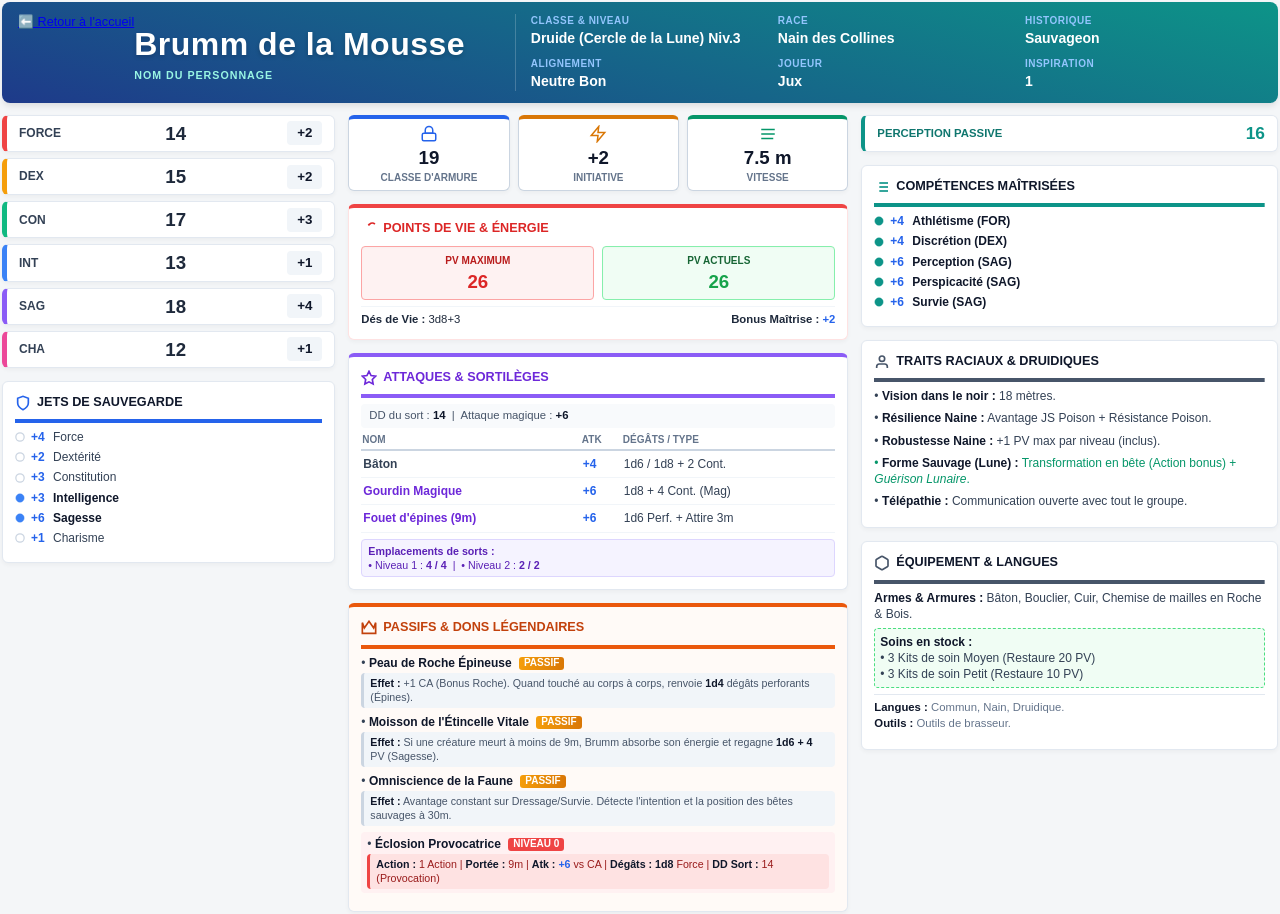
==== personnage.html @ 7a0838e7 "Initialisation du projet JDR avec la page d'accueil et les 3 pages" ====
<!DOCTYPE html>
<html lang="fr">
<head>
    <meta charset="UTF-8">
    <title>Fiche Légendaire - Brumm de la Mousse</title>
    <style>
        @page {
            size: A4;
            margin: 6mm;
        }
        * { box-sizing: border-box; }
        body {
            font-family: 'Segoe UI', Roboto, Helvetica, Arial, sans-serif;
            background-color: #f4f6f8;
            color: #1e293b;
            margin: 0;
            padding: 2px;
            font-size: 9.5pt;
            line-height: 1.35;
            text-rendering: optimizeLegibility;
            -webkit-font-smoothing: antialiased;
        }
        
        /* Header Moderne & Coloré */
        .char-header {
            display: flex;
            background: linear-gradient(15deg, #1e3a8a 0%, #0d9488 100%);
            color: #ffffff;
            border-radius: 8px;
            padding: 12px 16px;
            margin-bottom: 12px;
            box-shadow: 0 4px 6px -1px rgba(0,0,0,0.1);
        }
        .char-name-box {
            flex: 1;
            border-right: 1px solid rgba(255,255,255,0.2);
            padding-right: 15px;
            display: flex;
            flex-direction: column;
            justify-content: center;
        }
        .char-name-box h1 {
            margin: 0;
            font-size: 24pt;
            font-weight: 800;
            letter-spacing: 0.5px;
            text-shadow: 0 2px 4px rgba(0,0,0,0.2);
            outline: none;
        }
        .char-name-box span {
            font-size: 8pt;
            text-transform: uppercase;
            color: #99f6e4;
            font-weight: bold;
            margin-top: 2px;
            letter-spacing: 1px;
        }
        .char-meta-grid {
            flex: 2;
            display: grid;
            grid-template-columns: repeat(3, 1fr);
            gap: 10px;
            padding-left: 15px;
        }
        .meta-cell {
            display: flex;
            flex-direction: column;
            justify-content: center;
        }
        .meta-cell label {
            font-size: 7.5pt;
            text-transform: uppercase;
            color: #93c5fd;
            font-weight: bold;
            letter-spacing: 0.5px;
        }
        .meta-cell div {
            font-size: 10.5pt;
            font-weight: 600;
            color: #ffffff;
            padding-top: 1px;
            outline: none;
        }

        /* Grid Principale */
        .main-container {
            display: grid;
            grid-template-columns: 0.8fr 1.2fr 1fr;
            gap: 13px;
        }
        .column { display: flex; flex-direction: column; gap: 13px; }

        /* Blocs de Caractéristiques Colorés */
        .stats-container {
            display: flex;
            flex-direction: column;
            gap: 6px;
        }
        .stat-box {
            background: #ffffff;
            border-left: 5px solid #2563eb;
            border-right: 1px solid #e2e8f0;
            border-top: 1px solid #e2e8f0;
            border-bottom: 1px solid #e2e8f0;
            border-radius: 6px;
            display: flex;
            align-items: center;
            justify-content: space-between;
            padding: 5px 12px;
            box-shadow: 0 2px 4px rgba(0,0,0,0.04);
        }
        .stat-box.str { border-left-color: #ef4444; }
        .stat-box.dex { border-left-color: #f59e0b; }
        .stat-box.con { border-left-color: #10b981; }
        .stat-box.int { border-left-color: #3b82f6; }
        .stat-box.wis { border-left-color: #8b5cf6; }
        .stat-box.cha { border-left-color: #ec4899; }

        .stat-label {
            font-size: 9pt;
            font-weight: bold;
            color: #334155;
            text-transform: uppercase;
            width: 45px;
        }
        .stat-score {
            font-size: 14pt;
            font-weight: 700;
            color: #1e293b;
            outline: none;
        }
        .stat-mod {
            background: #f1f5f9;
            border-radius: 4px;
            padding: 3px 6px;
            font-size: 10pt;
            font-weight: 700;
            color: #0f172a;
            min-width: 35px;
            text-align: center;
            outline: none;
        }

        /* Pastilles de Combat Supérieures */
        .combat-pills {
            display: grid;
            grid-template-columns: repeat(3, 1fr);
            gap: 8px;
        }
        .pill-box {
            background: #ffffff;
            border: 1px solid #cbd5e1;
            border-top: 4px solid #0f172a;
            border-radius: 6px;
            text-align: center;
            padding: 6px 4px;
            box-shadow: 0 2px 4px rgba(0,0,0,0.04);
            display: flex;
            flex-direction: column;
            align-items: center;
            justify-content: center;
        }
        .pill-box svg {
            margin-bottom: 2px;
        }
        .pill-value {
            font-size: 14pt;
            font-weight: 700;
            color: #0f172a;
            outline: none;
        }
        .pill-label {
            font-size: 7.5pt;
            font-weight: bold;
            text-transform: uppercase;
            color: #64748b;
            margin-top: 1px;
        }

        /* Style Général des Blocs de Contenu */
        .block {
            background: #ffffff;
            border: 1px solid #e2e8f0;
            border-radius: 6px;
            padding: 12px;
            box-shadow: 0 2px 4px rgba(0,0,0,0.04);
        }
        .block-title {
            font-size: 9.5pt;
            color: #0f172a;
            text-transform: uppercase;
            font-weight: 700;
            padding-bottom: 2px;
            margin-top: 0;
            margin-bottom: 6px;
            display: flex;
            align-items: center;
            gap: 6px;
        }

        /* Séparateur SVG Stylisé sous les titres */
        .svg-divider {
            display: block;
            width: 100%;
            height: 4px;
            margin-bottom: 6px;
        }

        /* Bloc Points de Vie */
        .hp-block {
            border: 1px solid #fee2e2;
            border-top: 4px solid #ef4444;
        }
        .hp-grid {
            display: grid;
            grid-template-columns: 1fr 1fr;
            gap: 8px;
            text-align: center;
        }
        .hp-subbox {
            background: #fef2f2;
            border: 1px solid #fca5a5;
            padding: 5px;
            border-radius: 4px;
            box-shadow: inset 0 1px 2px rgba(0,0,0,0.02);
        }
        .hp-value {
            font-size: 14pt;
            font-weight: 700;
            color: #dc2626;
            outline: none;
        }

        /* Listes et lignes d'éléments */
        .row-item {
            display: flex;
            align-items: center;
            margin-bottom: 4px;
            font-size: 9pt;
        }
        .row-check {
            margin-right: 6px;
            display: flex;
            align-items: center;
        }
        .row-val {
            font-weight: 700;
            min-width: 22px;
            color: #2563eb;
            display: inline-block;
            outline: none;
        }
        .row-text { flex: 1; outline: none; color: #334155; }
        .proficient { font-weight: 600; color: #0f172a; }

        /* Table des Attaques */
        .atk-table {
            width: 100%;
            border-collapse: collapse;
            font-size: 9pt;
            margin-top: 2px;
        }
        .atk-table th {
            text-align: left;
            color: #64748b;
            font-size: 7.5pt;
            text-transform: uppercase;
            border-bottom: 2px solid #cbd5e1;
            padding-bottom: 3px;
        }
        .atk-table td {
            padding: 5px 2px;
            border-bottom: 1px solid #f1f5f9;
            color: #334155;
            outline: none;
        }

        /* Paragraphes éditables */
        .editable-p {
            margin: 0 0 6px 0;
            font-size: 9pt;
            color: #334155;
            outline: none;
            line-height: 1.35;
        }
        .editable-p strong { color: #0f172a; }

        /* Sub-info mécanique sous les dons */
        .feat-mechanics {
            display: block;
            font-size: 8pt;
            color: #475569;
            background: #f1f5f9;
            padding: 3px 6px;
            margin-top: 2px;
            border-left: 3px solid #cbd5e1;
            border-radius: 4px;
        }
        .active-feat-mechanics {
            display: block;
            font-size: 8pt;
            color: #991b1b;
            background: #fee2e2;
            padding: 3px 6px;
            margin-top: 2px;
            border-left: 3px solid #ef4444;
            border-radius: 4px;
        }

        /* Badge pour les passifs importants */
        .badge-legendary {
            background: linear-gradient(90deg, #f59e0b 0%, #d97706 100%);
            color: white;
            font-size: 7.5pt;
            padding: 1.5px 5px;
            border-radius: 3px;
            font-weight: bold;
            text-transform: uppercase;
            margin-left: 4px;
            display: inline-block;
            vertical-align: middle;
            line-height: 1;
        }

        /* ==========================================
           CORRECTIONS MAJEURES POUR L'IMPRESSION 
           ========================================== */
        @media print {
            html, body {
                height: 100%;
                overflow: hidden;
            }
            body { 
                padding: 0; 
                background-color: #ffffff;
                font-family: 'Helvetica Neue', Helvetica, Arial, sans-serif !important;
                text-rendering: geometricPrecision !important;
                -webkit-font-smoothing: subpixel-antialiased;
            }
            
            .char-header, .stat-box, .pill-box, .block {
                -webkit-print-color-adjust: exact; 
                print-color-adjust: exact; 
            }
            
            .char-header { 
                background: linear-gradient(15deg, #1e3a8a 0%, #0d9488 100%) !important; 
            }
            
            .badge-legendary {
                background: #d97706 !important;
                -webkit-print-color-adjust: exact;
                print-color-adjust: exact;
                font-size: 7.5pt !important;
                font-weight: bold !important;
                display: inline-block !important;
            }

            .feat-mechanics {
                background: #f1f5f9 !important;
                -webkit-print-color-adjust: exact;
                print-color-adjust: exact;
            }

            .active-feat-mechanics {
                background: #fee2e2 !important;
                -webkit-print-color-adjust: exact;
                print-color-adjust: exact;
            }
            
            *[contenteditable="true"] { border-bottom: none; }
        }
    </style>
</head>
<body>
    <div class="char-header">
        <a href="index.html" class="btn-back">⬅️ Retour à l'accueil</a>
        <div class="char-name-box">
            <h1 contenteditable="true">Brumm de la Mousse</h1>
            <span>Nom du Personnage</span>
        </div>
        <div class="char-meta-grid">
            <div class="meta-cell">
                <label>Classe & Niveau</label>
                <div contenteditable="true">Druide (Cercle de la Lune) Niv.3</div>
            </div>
            <div class="meta-cell">
                <label>Race</label>
                <div contenteditable="true">Nain des Collines</div>
            </div>
            <div class="meta-cell">
                <label>Historique</label>
                <div contenteditable="true">Sauvageon</div>
            </div>
            <div class="meta-cell">
                <label>Alignement</label>
                <div contenteditable="true">Neutre Bon</div>
            </div>
            <div class="meta-cell">
                <label>Joueur</label>
                <div contenteditable="true">Jux</div>
            </div>
            <div class="meta-cell">
                <label>Inspiration</label>
                <div contenteditable="true">1</div>
            </div>
        </div>
    </div>

    <div class="main-container">
        
        <div class="column">
            
            <div class="stats-container">
                <div class="stat-box str">
                    <div class="stat-label">Force</div>
                    <div class="stat-score" contenteditable="true">14</div>
                    <div class="stat-mod" contenteditable="true">+2</div>
                </div>
                <div class="stat-box dex">
                    <div class="stat-label">Dex</div>
                    <div class="stat-score" contenteditable="true">15</div>
                    <div class="stat-mod" contenteditable="true">+2</div>
                </div>
                <div class="stat-box con">
                    <div class="stat-label">Con</div>
                    <div class="stat-score" contenteditable="true">17</div>
                    <div class="stat-mod" contenteditable="true">+3</div>
                </div>
                <div class="stat-box int">
                    <div class="stat-label">Int</div>
                    <div class="stat-score" contenteditable="true">13</div>
                    <div class="stat-mod" contenteditable="true">+1</div>
                </div>
                <div class="stat-box wis">
                    <div class="stat-label">Sag</div>
                    <div class="stat-score" contenteditable="true">18</div>
                    <div class="stat-mod" contenteditable="true">+4</div>
                </div>
                <div class="stat-box cha">
                    <div class="stat-label">Cha</div>
                    <div class="stat-score" contenteditable="true">12</div>
                    <div class="stat-mod" contenteditable="true">+1</div>
                </div>
            </div>

            <div class="block">
                <div class="block-title">
                    <svg width="16" height="16" viewBox="0 0 24 24" fill="none" stroke="#2563eb" stroke-width="2.5"><path d="M12 22s8-4 8-10V5l-8-3-8 3v7c0 6 8 10 8 10z"/></svg>
                    Jets de Sauvegarde
                </div>
                <svg class="svg-divider" viewBox="0 0 100 2" preserveAspectRatio="none"><line x1="0" y1="1" x2="100" y2="1" stroke="#2563eb" stroke-width="2"/></svg>
                
                <div class="row-item"><span class="row-check"><svg width="10" height="10" viewBox="0 0 24 24" fill="none" stroke="#cbd5e1" stroke-width="3"><circle cx="12" cy="12" r="10"/></svg></span><span class="row-val" contenteditable="true">+4</span><span class="row-text">Force</span></div>
                <div class="row-item"><span class="row-check"><svg width="10" height="10" viewBox="0 0 24 24" fill="none" stroke="#cbd5e1" stroke-width="3"><circle cx="12" cy="12" r="10"/></svg></span><span class="row-val" contenteditable="true">+2</span><span class="row-text">Dextérité</span></div>
                <div class="row-item"><span class="row-check"><svg width="10" height="10" viewBox="0 0 24 24" fill="none" stroke="#cbd5e1" stroke-width="3"><circle cx="12" cy="12" r="10"/></svg></span><span class="row-val" contenteditable="true">+3</span><span class="row-text">Constitution</span></div>
                <div class="row-item"><span class="row-check"><svg width="10" height="10" viewBox="0 0 24 24" fill="#3b82f6" stroke="#3b82f6" stroke-width="1"><circle cx="12" cy="12" r="10"/></svg></span><span class="row-val" contenteditable="true">+3</span><span class="row-text proficient">Intelligence</span></div>
                <div class="row-item"><span class="row-check"><svg width="10" height="10" viewBox="0 0 24 24" fill="#3b82f6" stroke="#3b82f6" stroke-width="1"><circle cx="12" cy="12" r="10"/></svg></span><span class="row-val" contenteditable="true">+6</span><span class="row-text proficient">Sagesse</span></div>
                <div class="row-item"><span class="row-check"><svg width="10" height="10" viewBox="0 0 24 24" fill="none" stroke="#cbd5e1" stroke-width="3"><circle cx="12" cy="12" r="10"/></svg></span><span class="row-val" contenteditable="true">+1</span><span class="row-text">Charisme</span></div>
            </div>

        </div>

        <div class="column">
            
            <div class="combat-pills">
                <div class="pill-box" style="border-top-color: #2563eb;">
                    <svg width="18" height="18" viewBox="0 0 24 24" fill="none" stroke="#2563eb" stroke-width="2"><rect x="3" y="11" width="18" height="10" rx="2"/><path d="M12 2a5 5 0 0 0-5 5v4h10V7a5 5 0 0 0-5-5z"/></svg>
                    <div class="pill-value" contenteditable="true">19</div>
                    <div class="pill-label">Classe d'Armure</div>
                </div>
                <div class="pill-box" style="border-top-color: #d97706;">
                    <svg width="18" height="18" viewBox="0 0 24 24" fill="none" stroke="#d97706" stroke-width="2"><polygon points="13 2 3 14 12 14 11 22 21 10 12 10 13 2"/></svg>
                    <div class="pill-value" contenteditable="true">+2</div>
                    <div class="pill-label">Initiative</div>
                </div>
                <div class="pill-box" style="border-top-color: #059669;">
                    <svg width="18" height="18" viewBox="0 0 24 24" fill="none" stroke="#059669" stroke-width="2"><path d="M3 12h18M3 6h18M3 18h16"/></svg>
                    <div class="pill-value" contenteditable="true">7.5 m</div>
                    <div class="pill-label">Vitesse</div>
                </div>
            </div>

            <div class="block hp-block">
                <div class="block-title" style="color: #dc2626;">
                    <svg width="16" height="16" viewBox="0 0 24 24" fill="none" stroke="#dc2626" stroke-width="2.5"><path d="M20.84 4.61a5.5 5.5 0 0 0-7.78 0L12 5.67l-1.06-1.06a5.5 0 0 0-7.78 7.78l1.06 1.06L12 21.23l7.78-7.78 1.06-1.06a5.5 0 0 0 0-7.78z"/></svg>
                    Points de Vie & Énergie
                </div>
                <div class="hp-grid">
                    <div class="hp-subbox">
                        <label style="font-size: 7.5pt; color: #b91c1c; font-weight: bold;">PV MAXIMUM</label>
                        <div class="hp-value" contenteditable="true">26</div>
                    </div>
                    <div class="hp-subbox" style="background-color: #f0fdf4; border-color: #86efac;">
                        <label style="font-size: 7.5pt; color: #166534; font-weight: bold;">PV ACTUELS</label>
                        <div class="hp-value" contenteditable="true" style="color: #16a34a;">26</div>
                    </div>
                </div>
                <div style="margin-top: 6px; display: flex; justify-content: space-between; font-size: 8.5pt; border-top: 1px solid #f1f5f9; padding-top: 5px;">
                    <div><strong>Dés de Vie :</strong> <span contenteditable="true">3d8+3</span></div>
                    <div><strong>Bonus Maîtrise :</strong> <span contenteditable="true" style="color:#2563eb; font-weight:bold;">+2</span></div>
                </div>
            </div>

            <div class="block" style="border-top: 4px solid #8b5cf6;">
                <div class="block-title" style="color: #6d28d9;">
                    <svg width="16" height="16" viewBox="0 0 24 24" fill="none" stroke="#6d28d9" stroke-width="2.5"><path d="M12 2l3.09 6.26L22 9.27l-5 4.87 1.18 6.88L12 17.77l-6.18 3.25L7 14.14 2 9.27l6.91-1.01L12 2z"/></svg>
                    Attaques & Sortilèges
                </div>
                <svg class="svg-divider" viewBox="0 0 100 2" preserveAspectRatio="none"><line x1="0" y1="1" x2="100" y2="1" stroke="#8b5cf6" stroke-width="2"/></svg>
                
                <div style="font-size: 8.5pt; margin-bottom: 4px; color: #475569; background: #f8fafc; padding: 4px 8px; border-radius: 4px;">
                    DD du sort : <strong contenteditable="true" style="color: #0f172a;">14</strong> &nbsp;|&nbsp; Attaque magique : <strong contenteditable="true" style="color: #0f172a;">+6</strong>
                </div>
                <table class="atk-table">
                    <thead>
                        <tr>
                            <th>Nom</th>
                            <th>Atk</th>
                            <th>Dégâts / Type</th>
                        </tr>
                    </thead>
                    <tbody>
                        <tr>
                            <td contenteditable="true"><strong>Bâton</strong></td>
                            <td contenteditable="true" style="color:#2563eb; font-weight:bold;">+4</td>
                            <td contenteditable="true">1d6 / 1d8 + 2 Cont.</td>
                        </tr>
                        <tr>
                            <td contenteditable="true" style="color:#6d28d9;"><strong>Gourdin Magique</strong></td>
                            <td contenteditable="true" style="color:#2563eb; font-weight:bold;">+6</td>
                            <td contenteditable="true">1d8 + 4 Cont. (Mag)</td>
                        </tr>
                        <tr>
                            <td contenteditable="true" style="color:#6d28d9;"><strong>Fouet d'épines (9m)</strong></td>
                            <td contenteditable="true" style="color:#2563eb; font-weight:bold;">+6</td>
                            <td contenteditable="true">1d6 Perf. + Attire 3m</td>
                        </tr>
                    </tbody>
                </table>
                <div style="margin-top: 6px; font-size: 8pt; background: #f5f3ff; border: 1px solid #ddd6fe; padding: 4px 6px; border-radius: 4px; color: #5b21b6;">
                    <strong>Emplacements de sorts :</strong><br>
                    • Niveau 1 : <span contenteditable="true" style="font-weight:bold;">4 / 4</span> &nbsp;|&nbsp; • Niveau 2 : <span contenteditable="true" style="font-weight:bold;">2 / 2</span>
                </div>
            </div>

            <div class="block" style="border-top: 4px solid #ea580c; background-color: #fffaf7;">
                <div class="block-title" style="color: #c2410c;">
                    <svg width="16" height="16" viewBox="0 0 24 24" fill="none" stroke="#c2410c" stroke-width="2.5"><polygon points="2 4 5 12 12 2 19 12 22 4 22 20 2 20 2 4"/></svg>
                    Passifs & Dons Légendaires
                </div>
                <svg class="svg-divider" viewBox="0 0 100 2" preserveAspectRatio="none"><line x1="0" y1="1" x2="100" y2="1" stroke="#ea580c" stroke-width="2"/></svg>
                
                <div class="editable-p" contenteditable="true">
                    • <strong>Peau de Roche Épineuse</strong> <span class="badge-legendary">Passif</span>
                    <span class="feat-mechanics"><strong>Effet :</strong> +1 CA (Bonus Roche). Quand touché au corps à corps, renvoie <strong>1d4</strong> dégâts perforants (Épines).</span>
                </div>
                
                <div class="editable-p" contenteditable="true">
                    • <strong>Moisson de l'Étincelle Vitale</strong> <span class="badge-legendary">Passif</span>
                    <span class="feat-mechanics"><strong>Effet :</strong> Si une créature meurt à moins de 9m, Brumm absorbe son énergie et regagne <strong>1d6 + 4</strong> PV (Sagesse).</span>
                </div>
                
                <div class="editable-p" contenteditable="true">
                    • <strong>Omniscience de la Faune</strong> <span class="badge-legendary">Passif</span>
                    <span class="feat-mechanics"><strong>Effet :</strong> Avantage constant sur Dressage/Survie. Détecte l'intention et la position des bêtes sauvages à 30m.</span>
                </div>
                
                <div class="editable-p" contenteditable="true" style="background: #fff1f2; padding: 4px 6px; border-radius: 4px; margin-top: 4px;">
                    • <strong>Éclosion Provocatrice</strong> <span class="badge-legendary" style="background:#ef4444 !important;">Niveau 0</span>
                    <span class="active-feat-mechanics"><strong>Action :</strong> 1 Action | <strong>Portée :</strong> 9m | <strong>Atk :</strong> <span style="color:#2563eb; font-weight:bold;">+6</span> vs CA | <strong>Dégâts :</strong> <strong>1d8</strong> Force | <strong>DD Sort :</strong> 14 (Provocation)</span>
                </div>
            </div>

        </div>

        <div class="column">
            
            <div class="block" style="padding: 6px 12px; border-left: 4px solid #0d9488;">
                <div style="display: flex; justify-content: space-between; align-items: center;">
                    <span style="font-size: 8.5pt; font-weight: bold; text-transform: uppercase; color: #0f766e;">Perception Passive</span>
                    <span contenteditable="true" style="font-size: 13pt; font-weight: bold; color: #0d9488;">16</span>
                </div>
            </div>

            <div class="block">
                <div class="block-title">
                    <svg width="16" height="16" viewBox="0 0 24 24" fill="none" stroke="#0d9488" stroke-width="2.5"><line x1="8" y1="6" x2="21" y2="6"/><line x1="8" y1="12" x2="21" y2="12"/><line x1="8" y1="18" x2="21" y2="18"/><line x1="3" y1="6" x2="3.01" y2="6"/><line x1="3" y1="12" x2="3.01" y2="12"/><line x1="3" y1="18" x2="3.01" y2="18"/></svg>
                    Compétences Maîtrisées
                </div>
                <svg class="svg-divider" viewBox="0 0 100 2" preserveAspectRatio="none"><line x1="0" y1="1" x2="100" y2="1" stroke="#0d9488" stroke-width="2"/></svg>
                
                <div class="row-item"><span class="row-check"><svg width="10" height="10" viewBox="0 0 24 24" fill="#0d9488" stroke="#0d9488" stroke-width="1"><circle cx="12" cy="12" r="10"/></svg></span><span class="row-val" contenteditable="true">+4</span><span class="row-text proficient">Athlétisme (FOR)</span></div>
                <div class="row-item"><span class="row-check"><svg width="10" height="10" viewBox="0 0 24 24" fill="#0d9488" stroke="#0d9488" stroke-width="1"><circle cx="12" cy="12" r="10"/></svg></span><span class="row-val" contenteditable="true">+4</span><span class="row-text proficient">Discrétion (DEX)</span></div>
                <div class="row-item"><span class="row-check"><svg width="10" height="10" viewBox="0 0 24 24" fill="#0d9488" stroke="#0d9488" stroke-width="1"><circle cx="12" cy="12" r="10"/></svg></span><span class="row-val" contenteditable="true">+6</span><span class="row-text proficient">Perception (SAG)</span></div>
                <div class="row-item"><span class="row-check"><svg width="10" height="10" viewBox="0 0 24 24" fill="#0d9488" stroke="#0d9488" stroke-width="1"><circle cx="12" cy="12" r="10"/></svg></span><span class="row-val" contenteditable="true">+6</span><span class="row-text proficient">Perspicacité (SAG)</span></div>
                <div class="row-item"><span class="row-check"><svg width="10" height="10" viewBox="0 0 24 24" fill="#0d9488" stroke="#0d9488" stroke-width="1"><circle cx="12" cy="12" r="10"/></svg></span><span class="row-val" contenteditable="true">+6</span><span class="row-text proficient">Survie (SAG)</span></div>
            </div>

            <div class="block">
                <div class="block-title">
                    <svg width="16" height="16" viewBox="0 0 24 24" fill="none" stroke="#475569" stroke-width="2.5"><path d="M20 21v-2a4 4 0 0 0-4-4H8a4 4 0 0 0-4 4v2"/><circle cx="12" cy="7" r="4"/></svg>
                    Traits Raciaux & Druidiques
                </div>
                <svg class="svg-divider" viewBox="0 0 100 2" preserveAspectRatio="none"><line x1="0" y1="1" x2="100" y2="1" stroke="#475569" stroke-width="2"/></svg>
                
                <p class="editable-p" contenteditable="true">• <strong>Vision dans le noir :</strong> 18 mètres.</p>
                <p class="editable-p" contenteditable="true">• <strong>Résilience Naine :</strong> Avantage JS Poison + Résistance Poison.</p>
                <p class="editable-p" contenteditable="true">• <strong>Robustesse Naine :</strong> +1 PV max par niveau (inclus).</p>
                <p class="editable-p" contenteditable="true" style="color:#059669;">• <strong>Forme Sauvage (Lune) :</strong> Transformation en bête (Action bonus) + <em>Guérison Lunaire</em>.</p>
                <p class="editable-p" contenteditable="true">• <strong>Télépathie :</strong> Communication ouverte avec tout le groupe.</p>
            </div>

            <div class="block">
                <div class="block-title">
                    <svg width="16" height="16" viewBox="0 0 24 24" fill="none" stroke="#475569" stroke-width="2.5"><path d="M21 16V8a2 2 0 0 0-1-1.73l-7-4a2 2 0 0 0-2 0l-7 4A2 2 0 0 0 3 8v8a2 2 0 0 0 1 1.73l7 4a2 2 0 0 0 2 0l7-4A2 2 0 0 0 21 16z"/></svg>
                    Équipement & Langues
                </div>
                <svg class="svg-divider" viewBox="0 0 100 2" preserveAspectRatio="none"><line x1="0" y1="1" x2="100" y2="1" stroke="#475569" stroke-width="2"/></svg>
                
                <p class="editable-p" contenteditable="true"><strong>Armes & Armures :</strong> Bâton, Bouclier, Cuir, Chemise de mailles en Roche & Bois.</p>
                <p class="editable-p" contenteditable="true" style="background-color: #f0fdf4; padding: 5px; border-radius: 4px; border: 1px dashed #4ade80;">
                    <strong>Soins en stock :</strong><br>
                    • 3 Kits de soin Moyen (Restaure 20 PV)<br>
                    • 3 Kits de soin Petit (Restaure 10 PV)
                </p>
                <p class="editable-p" contenteditable="true" style="border-top: 1px solid #e2e8f0; padding-top: 5px; font-size: 8.5pt; color: #64748b;">
                    <strong>Langues :</strong> Commun, Nain, Druidique.<br>
                    <strong>Outils :</strong> Outils de brasseur.
                </p>
            </div>

        </div>

    </div>

</body>
</html>
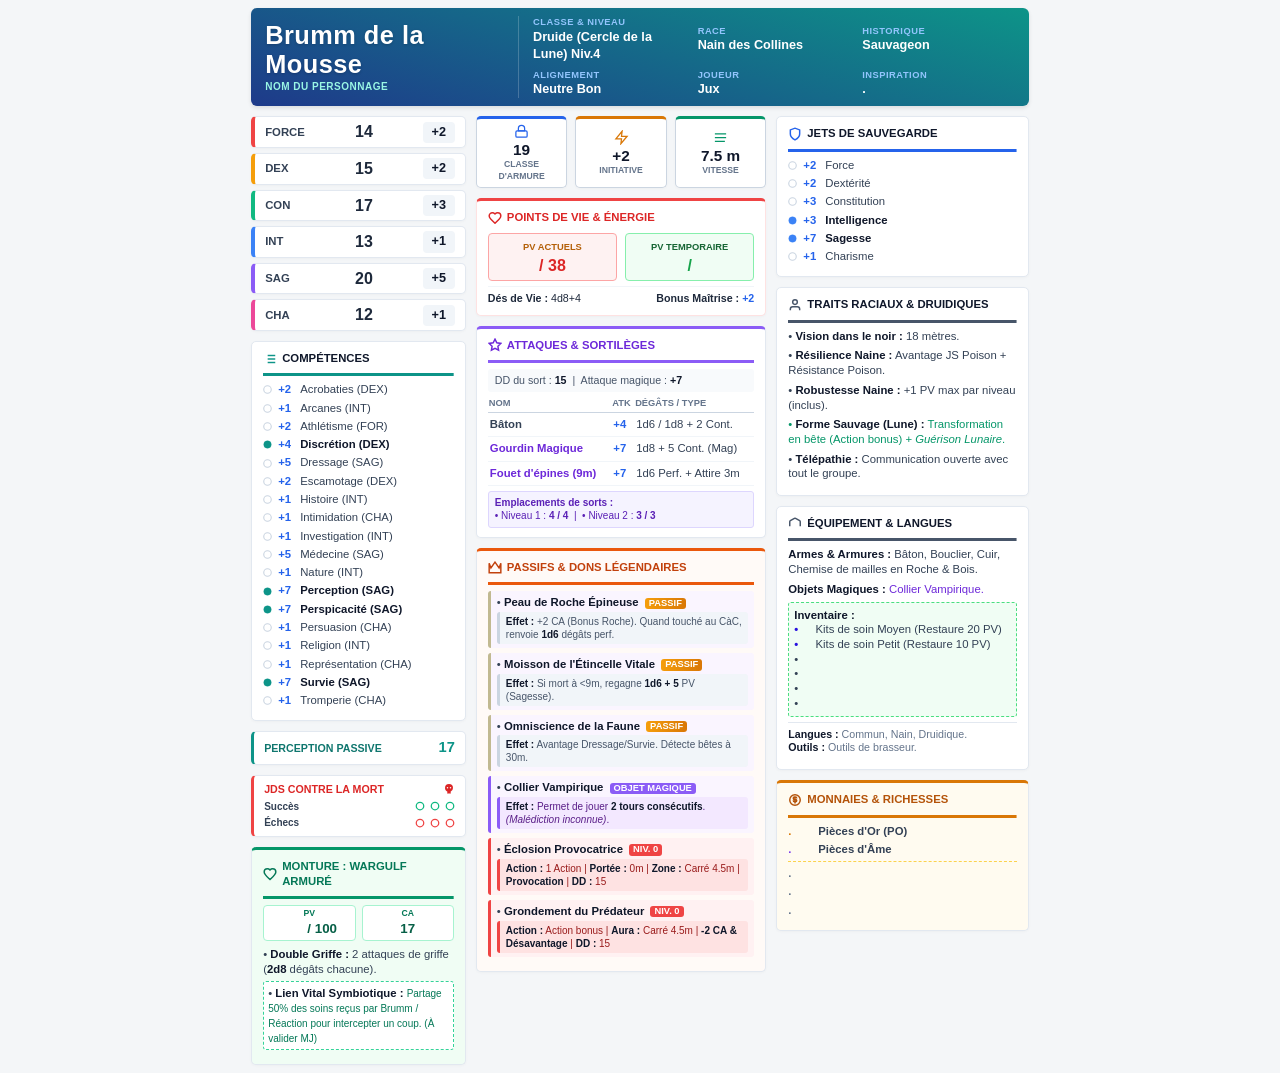
==== commit ae867400: "modification de la page personage" ====
--- a/personnage.html
+++ b/personnage.html
@@ -13,54 +13,55 @@
             font-family: 'Segoe UI', Roboto, Helvetica, Arial, sans-serif;
             background-color: #f4f6f8;
             color: #1e293b;
-            margin: 0;
-            padding: 2px;
+            margin: 0 auto;
+            max-width: 210mm;
+            padding: 8px;
             font-size: 9.5pt;
             line-height: 1.35;
             text-rendering: optimizeLegibility;
             -webkit-font-smoothing: antialiased;
         }
         
-        /* Header Moderne & Coloré */
+        /* Header Equilibré */
         .char-header {
             display: flex;
             background: linear-gradient(15deg, #1e3a8a 0%, #0d9488 100%);
             color: #ffffff;
-            border-radius: 8px;
-            padding: 12px 16px;
-            margin-bottom: 12px;
-            box-shadow: 0 4px 6px -1px rgba(0,0,0,0.1);
+            border-radius: 6px;
+            padding: 8px 14px;
+            margin-bottom: 10px;
+            box-shadow: 0 2px 4px rgba(0,0,0,0.1);
         }
         .char-name-box {
             flex: 1;
             border-right: 1px solid rgba(255,255,255,0.2);
-            padding-right: 15px;
+            padding-right: 12px;
             display: flex;
             flex-direction: column;
             justify-content: center;
         }
         .char-name-box h1 {
             margin: 0;
-            font-size: 24pt;
+            font-size: 19pt;
             font-weight: 800;
             letter-spacing: 0.5px;
-            text-shadow: 0 2px 4px rgba(0,0,0,0.2);
-            outline: none;
+            text-shadow: 0 1px 3px rgba(0,0,0,0.2);
+            outline: none;
+            line-height: 1.15;
         }
         .char-name-box span {
-            font-size: 8pt;
+            font-size: 7.5pt;
             text-transform: uppercase;
             color: #99f6e4;
             font-weight: bold;
-            margin-top: 2px;
-            letter-spacing: 1px;
+            letter-spacing: 0.5px;
         }
         .char-meta-grid {
             flex: 2;
             display: grid;
             grid-template-columns: repeat(3, 1fr);
-            gap: 10px;
-            padding-left: 15px;
+            gap: 6px 12px;
+            padding-left: 14px;
         }
         .meta-cell {
             display: flex;
@@ -68,46 +69,45 @@
             justify-content: center;
         }
         .meta-cell label {
-            font-size: 7.5pt;
+            font-size: 7pt;
             text-transform: uppercase;
             color: #93c5fd;
             font-weight: bold;
             letter-spacing: 0.5px;
         }
         .meta-cell div {
-            font-size: 10.5pt;
+            font-size: 9.5pt;
             font-weight: 600;
             color: #ffffff;
-            padding-top: 1px;
             outline: none;
         }
 
         /* Grid Principale */
         .main-container {
             display: grid;
-            grid-template-columns: 0.8fr 1.2fr 1fr;
-            gap: 13px;
-        }
-        .column { display: flex; flex-direction: column; gap: 13px; }
+            grid-template-columns: 0.85fr 1.15fr 1fr;
+            gap: 10px;
+        }
+        .column { display: flex; flex-direction: column; gap: 10px; }
 
         /* Blocs de Caractéristiques Colorés */
         .stats-container {
             display: flex;
             flex-direction: column;
-            gap: 6px;
+            gap: 5px;
         }
         .stat-box {
             background: #ffffff;
-            border-left: 5px solid #2563eb;
+            border-left: 4px solid #2563eb;
             border-right: 1px solid #e2e8f0;
             border-top: 1px solid #e2e8f0;
             border-bottom: 1px solid #e2e8f0;
-            border-radius: 6px;
+            border-radius: 5px;
             display: flex;
             align-items: center;
             justify-content: space-between;
-            padding: 5px 12px;
-            box-shadow: 0 2px 4px rgba(0,0,0,0.04);
+            padding: 4px 10px;
+            box-shadow: 0 1px 3px rgba(0,0,0,0.03);
         }
         .stat-box.str { border-left-color: #ef4444; }
         .stat-box.dex { border-left-color: #f59e0b; }
@@ -117,14 +117,14 @@
         .stat-box.cha { border-left-color: #ec4899; }
 
         .stat-label {
-            font-size: 9pt;
+            font-size: 8.5pt;
             font-weight: bold;
             color: #334155;
             text-transform: uppercase;
-            width: 45px;
+            width: 40px;
         }
         .stat-score {
-            font-size: 14pt;
+            font-size: 12pt;
             font-weight: 700;
             color: #1e293b;
             outline: none;
@@ -132,16 +132,16 @@
         .stat-mod {
             background: #f1f5f9;
             border-radius: 4px;
-            padding: 3px 6px;
-            font-size: 10pt;
+            padding: 2px 5px;
+            font-size: 9.5pt;
             font-weight: 700;
             color: #0f172a;
-            min-width: 35px;
+            min-width: 32px;
             text-align: center;
             outline: none;
         }
 
-        /* Pastilles de Combat Supérieures */
+        /* Pastilles de Combat Supérieures Équilibrées */
         .combat-pills {
             display: grid;
             grid-template-columns: repeat(3, 1fr);
@@ -150,11 +150,11 @@
         .pill-box {
             background: #ffffff;
             border: 1px solid #cbd5e1;
-            border-top: 4px solid #0f172a;
-            border-radius: 6px;
+            border-top: 3px solid #0f172a;
+            border-radius: 5px;
             text-align: center;
-            padding: 6px 4px;
-            box-shadow: 0 2px 4px rgba(0,0,0,0.04);
+            padding: 5px 4px;
+            box-shadow: 0 1px 3px rgba(0,0,0,0.03);
             display: flex;
             flex-direction: column;
             align-items: center;
@@ -164,52 +164,55 @@
             margin-bottom: 2px;
         }
         .pill-value {
-            font-size: 14pt;
+            font-size: 11.5pt;
             font-weight: 700;
             color: #0f172a;
             outline: none;
+            line-height: 1.15;
         }
         .pill-label {
-            font-size: 7.5pt;
+            font-size: 6.5pt;
             font-weight: bold;
             text-transform: uppercase;
             color: #64748b;
-            margin-top: 1px;
         }
 
         /* Style Général des Blocs de Contenu */
         .block {
             background: #ffffff;
             border: 1px solid #e2e8f0;
-            border-radius: 6px;
-            padding: 12px;
-            box-shadow: 0 2px 4px rgba(0,0,0,0.04);
+            border-radius: 5px;
+            padding: 9px 11px;
+            box-shadow: 0 1px 3px rgba(0,0,0,0.03);
         }
         .block-title {
-            font-size: 9.5pt;
+            font-size: 8.5pt;
             color: #0f172a;
             text-transform: uppercase;
             font-weight: 700;
             padding-bottom: 2px;
             margin-top: 0;
-            margin-bottom: 6px;
+            margin-bottom: 5px;
             display: flex;
             align-items: center;
-            gap: 6px;
-        }
-
-        /* Séparateur SVG Stylisé sous les titres */
+            gap: 5px;
+        }
+        .block-title svg {
+            flex-shrink: 0;
+        }
+
+        /* Séparateur SVG Stylisé */
         .svg-divider {
             display: block;
             width: 100%;
-            height: 4px;
+            height: 3px;
             margin-bottom: 6px;
         }
 
         /* Bloc Points de Vie */
         .hp-block {
             border: 1px solid #fee2e2;
-            border-top: 4px solid #ef4444;
+            border-top: 3px solid #ef4444;
         }
         .hp-grid {
             display: grid;
@@ -220,12 +223,11 @@
         .hp-subbox {
             background: #fef2f2;
             border: 1px solid #fca5a5;
-            padding: 5px;
+            padding: 4px;
             border-radius: 4px;
-            box-shadow: inset 0 1px 2px rgba(0,0,0,0.02);
         }
         .hp-value {
-            font-size: 14pt;
+            font-size: 12pt;
             font-weight: 700;
             color: #dc2626;
             outline: none;
@@ -235,8 +237,8 @@
         .row-item {
             display: flex;
             align-items: center;
-            margin-bottom: 4px;
-            font-size: 9pt;
+            margin-bottom: 3px;
+            font-size: 8.5pt;
         }
         .row-check {
             margin-right: 6px;
@@ -257,19 +259,19 @@
         .atk-table {
             width: 100%;
             border-collapse: collapse;
-            font-size: 9pt;
-            margin-top: 2px;
+            font-size: 8.5pt;
+            margin-top: 4px;
         }
         .atk-table th {
             text-align: left;
             color: #64748b;
-            font-size: 7.5pt;
+            font-size: 7pt;
             text-transform: uppercase;
-            border-bottom: 2px solid #cbd5e1;
+            border-bottom: 1px solid #cbd5e1;
             padding-bottom: 3px;
         }
         .atk-table td {
-            padding: 5px 2px;
+            padding: 4px 2px;
             border-bottom: 1px solid #f1f5f9;
             color: #334155;
             outline: none;
@@ -277,61 +279,60 @@
 
         /* Paragraphes éditables */
         .editable-p {
-            margin: 0 0 6px 0;
-            font-size: 9pt;
+            margin: 0 0 5px 0;
+            font-size: 8.5pt;
             color: #334155;
             outline: none;
-            line-height: 1.35;
+            line-height: 1.3;
         }
         .editable-p strong { color: #0f172a; }
 
-        /* Sub-info mécanique sous les dons */
+        /* Sub-info mécanique */
         .feat-mechanics {
             display: block;
-            font-size: 8pt;
+            font-size: 7.5pt;
             color: #475569;
             background: #f1f5f9;
             padding: 3px 6px;
             margin-top: 2px;
             border-left: 3px solid #cbd5e1;
-            border-radius: 4px;
+            border-radius: 3px;
         }
         .active-feat-mechanics {
             display: block;
-            font-size: 8pt;
+            font-size: 7.5pt;
             color: #991b1b;
             background: #fee2e2;
             padding: 3px 6px;
             margin-top: 2px;
             border-left: 3px solid #ef4444;
-            border-radius: 4px;
-        }
-
-        /* Badge pour les passifs importants */
+            border-radius: 3px;
+        }
+
+        /* Badge pour passifs */
         .badge-legendary {
             background: linear-gradient(90deg, #f59e0b 0%, #d97706 100%);
             color: white;
-            font-size: 7.5pt;
-            padding: 1.5px 5px;
+            font-size: 7pt;
+            padding: 1px 4px;
             border-radius: 3px;
             font-weight: bold;
             text-transform: uppercase;
-            margin-left: 4px;
+            margin-left: 3px;
             display: inline-block;
             vertical-align: middle;
             line-height: 1;
         }
 
-        /* ==========================================
-           CORRECTIONS MAJEURES POUR L'IMPRESSION 
-           ========================================== */
         @media print {
             html, body {
                 height: 100%;
                 overflow: hidden;
             }
             body { 
-                padding: 0; 
+                max-width: 100% !important;
+                margin: 0 !important;
+                padding: 0 !important; 
                 background-color: #ffffff;
                 font-family: 'Helvetica Neue', Helvetica, Arial, sans-serif !important;
                 text-rendering: geometricPrecision !important;
@@ -351,7 +352,7 @@
                 background: #d97706 !important;
                 -webkit-print-color-adjust: exact;
                 print-color-adjust: exact;
-                font-size: 7.5pt !important;
+                font-size: 7pt !important;
                 font-weight: bold !important;
                 display: inline-block !important;
             }
@@ -374,7 +375,6 @@
 </head>
 <body>
     <div class="char-header">
-        <a href="index.html" class="btn-back">⬅️ Retour à l'accueil</a>
         <div class="char-name-box">
             <h1 contenteditable="true">Brumm de la Mousse</h1>
             <span>Nom du Personnage</span>
@@ -382,7 +382,7 @@
         <div class="char-meta-grid">
             <div class="meta-cell">
                 <label>Classe & Niveau</label>
-                <div contenteditable="true">Druide (Cercle de la Lune) Niv.3</div>
+                <div contenteditable="true">Druide (Cercle de la Lune) Niv.4</div>
             </div>
             <div class="meta-cell">
                 <label>Race</label>
@@ -402,13 +402,14 @@
             </div>
             <div class="meta-cell">
                 <label>Inspiration</label>
-                <div contenteditable="true">1</div>
+                <div contenteditable="true">.</div>
             </div>
         </div>
     </div>
 
     <div class="main-container">
         
+        <!-- Colonne 1 -->
         <div class="column">
             
             <div class="stats-container">
@@ -434,8 +435,8 @@
                 </div>
                 <div class="stat-box wis">
                     <div class="stat-label">Sag</div>
-                    <div class="stat-score" contenteditable="true">18</div>
-                    <div class="stat-mod" contenteditable="true">+4</div>
+                    <div class="stat-score" contenteditable="true">20</div>
+                    <div class="stat-mod" contenteditable="true">+5</div>
                 </div>
                 <div class="stat-box cha">
                     <div class="stat-label">Cha</div>
@@ -444,38 +445,114 @@
                 </div>
             </div>
 
+            <!-- Compétences Maîtrisées -->
             <div class="block">
                 <div class="block-title">
-                    <svg width="16" height="16" viewBox="0 0 24 24" fill="none" stroke="#2563eb" stroke-width="2.5"><path d="M12 22s8-4 8-10V5l-8-3-8 3v7c0 6 8 10 8 10z"/></svg>
-                    Jets de Sauvegarde
-                </div>
-                <svg class="svg-divider" viewBox="0 0 100 2" preserveAspectRatio="none"><line x1="0" y1="1" x2="100" y2="1" stroke="#2563eb" stroke-width="2"/></svg>
-                
-                <div class="row-item"><span class="row-check"><svg width="10" height="10" viewBox="0 0 24 24" fill="none" stroke="#cbd5e1" stroke-width="3"><circle cx="12" cy="12" r="10"/></svg></span><span class="row-val" contenteditable="true">+4</span><span class="row-text">Force</span></div>
-                <div class="row-item"><span class="row-check"><svg width="10" height="10" viewBox="0 0 24 24" fill="none" stroke="#cbd5e1" stroke-width="3"><circle cx="12" cy="12" r="10"/></svg></span><span class="row-val" contenteditable="true">+2</span><span class="row-text">Dextérité</span></div>
-                <div class="row-item"><span class="row-check"><svg width="10" height="10" viewBox="0 0 24 24" fill="none" stroke="#cbd5e1" stroke-width="3"><circle cx="12" cy="12" r="10"/></svg></span><span class="row-val" contenteditable="true">+3</span><span class="row-text">Constitution</span></div>
-                <div class="row-item"><span class="row-check"><svg width="10" height="10" viewBox="0 0 24 24" fill="#3b82f6" stroke="#3b82f6" stroke-width="1"><circle cx="12" cy="12" r="10"/></svg></span><span class="row-val" contenteditable="true">+3</span><span class="row-text proficient">Intelligence</span></div>
-                <div class="row-item"><span class="row-check"><svg width="10" height="10" viewBox="0 0 24 24" fill="#3b82f6" stroke="#3b82f6" stroke-width="1"><circle cx="12" cy="12" r="10"/></svg></span><span class="row-val" contenteditable="true">+6</span><span class="row-text proficient">Sagesse</span></div>
-                <div class="row-item"><span class="row-check"><svg width="10" height="10" viewBox="0 0 24 24" fill="none" stroke="#cbd5e1" stroke-width="3"><circle cx="12" cy="12" r="10"/></svg></span><span class="row-val" contenteditable="true">+1</span><span class="row-text">Charisme</span></div>
+                    <svg width="14" height="14" viewBox="0 0 24 24" fill="none" stroke="#0d9488" stroke-width="2.5"><line x1="8" y1="6" x2="21" y2="6"/><line x1="8" y1="12" x2="21" y2="12"/><line x1="8" y1="18" x2="21" y2="18"/><line x1="3" y1="6" x2="3.01" y2="6"/><line x1="3" y1="12" x2="3.01" y2="12"/><line x1="3" y1="18" x2="3.01" y2="18"/></svg>
+                    Compétences
+                </div>
+                <svg class="svg-divider" viewBox="0 0 100 2" preserveAspectRatio="none"><line x1="0" y1="1" x2="100" y2="1" stroke="#0d9488" stroke-width="2"/></svg>
+                
+                <div class="row-item"><span class="row-check"><svg width="9" height="9" viewBox="0 0 24 24" fill="none" stroke="#cbd5e1" stroke-width="3"><circle cx="12" cy="12" r="10"/></svg></span><span class="row-val" contenteditable="true">+2</span><span class="row-text">Acrobaties (DEX)</span></div>
+                <div class="row-item"><span class="row-check"><svg width="9" height="9" viewBox="0 0 24 24" fill="none" stroke="#cbd5e1" stroke-width="3"><circle cx="12" cy="12" r="10"/></svg></span><span class="row-val" contenteditable="true">+1</span><span class="row-text">Arcanes (INT)</span></div>
+                <div class="row-item"><span class="row-check"><svg width="9" height="9" viewBox="0 0 24 24" fill="none" stroke="#cbd5e1" stroke-width="3"><circle cx="12" cy="12" r="10"/></svg></span><span class="row-val" contenteditable="true">+2</span><span class="row-text">Athlétisme (FOR)</span></div>
+                <div class="row-item"><span class="row-check"><svg width="9" height="9" viewBox="0 0 24 24" fill="#0d9488" stroke="#0d9488" stroke-width="1"><circle cx="12" cy="12" r="10"/></svg></span><span class="row-val" contenteditable="true">+4</span><span class="row-text proficient">Discrétion (DEX)</span></div>
+                <div class="row-item"><span class="row-check"><svg width="9" height="9" viewBox="0 0 24 24" fill="none" stroke="#cbd5e1" stroke-width="3"><circle cx="12" cy="12" r="10"/></svg></span><span class="row-val" contenteditable="true">+5</span><span class="row-text">Dressage (SAG)</span></div>
+                <div class="row-item"><span class="row-check"><svg width="9" height="9" viewBox="0 0 24 24" fill="none" stroke="#cbd5e1" stroke-width="3"><circle cx="12" cy="12" r="10"/></svg></span><span class="row-val" contenteditable="true">+2</span><span class="row-text">Escamotage (DEX)</span></div>
+                <div class="row-item"><span class="row-check"><svg width="9" height="9" viewBox="0 0 24 24" fill="none" stroke="#cbd5e1" stroke-width="3"><circle cx="12" cy="12" r="10"/></svg></span><span class="row-val" contenteditable="true">+1</span><span class="row-text">Histoire (INT)</span></div>
+                <div class="row-item"><span class="row-check"><svg width="9" height="9" viewBox="0 0 24 24" fill="none" stroke="#cbd5e1" stroke-width="3"><circle cx="12" cy="12" r="10"/></svg></span><span class="row-val" contenteditable="true">+1</span><span class="row-text">Intimidation (CHA)</span></div>
+                <div class="row-item"><span class="row-check"><svg width="9" height="9" viewBox="0 0 24 24" fill="none" stroke="#cbd5e1" stroke-width="3"><circle cx="12" cy="12" r="10"/></svg></span><span class="row-val" contenteditable="true">+1</span><span class="row-text">Investigation (INT)</span></div>
+                <div class="row-item"><span class="row-check"><svg width="9" height="9" viewBox="0 0 24 24" fill="none" stroke="#cbd5e1" stroke-width="3"><circle cx="12" cy="12" r="10"/></svg></span><span class="row-val" contenteditable="true">+5</span><span class="row-text">Médecine (SAG)</span></div>
+                <div class="row-item"><span class="row-check"><svg width="9" height="9" viewBox="0 0 24 24" fill="none" stroke="#cbd5e1" stroke-width="3"><circle cx="12" cy="12" r="10"/></svg></span><span class="row-val" contenteditable="true">+1</span><span class="row-text">Nature (INT)</span></div>
+                <div class="row-item"><span class="row-check"><svg width="9" height="9" viewBox="0 0 24 24" fill="#0d9488" stroke="#0d9488" stroke-width="1"><circle cx="12" cy="12" r="10"/></svg></span><span class="row-val" contenteditable="true">+7</span><span class="row-text proficient">Perception (SAG)</span></div>
+                <div class="row-item"><span class="row-check"><svg width="9" height="9" viewBox="0 0 24 24" fill="#0d9488" stroke="#0d9488" stroke-width="1"><circle cx="12" cy="12" r="10"/></svg></span><span class="row-val" contenteditable="true">+7</span><span class="row-text proficient">Perspicacité (SAG)</span></div>
+                <div class="row-item"><span class="row-check"><svg width="9" height="9" viewBox="0 0 24 24" fill="none" stroke="#cbd5e1" stroke-width="3"><circle cx="12" cy="12" r="10"/></svg></span><span class="row-val" contenteditable="true">+1</span><span class="row-text">Persuasion (CHA)</span></div>
+                <div class="row-item"><span class="row-check"><svg width="9" height="9" viewBox="0 0 24 24" fill="none" stroke="#cbd5e1" stroke-width="3"><circle cx="12" cy="12" r="10"/></svg></span><span class="row-val" contenteditable="true">+1</span><span class="row-text">Religion (INT)</span></div>
+                <div class="row-item"><span class="row-check"><svg width="9" height="9" viewBox="0 0 24 24" fill="none" stroke="#cbd5e1" stroke-width="3"><circle cx="12" cy="12" r="10"/></svg></span><span class="row-val" contenteditable="true">+1</span><span class="row-text">Représentation (CHA)</span></div>
+                <div class="row-item"><span class="row-check"><svg width="9" height="9" viewBox="0 0 24 24" fill="#0d9488" stroke="#0d9488" stroke-width="1"><circle cx="12" cy="12" r="10"/></svg></span><span class="row-val" contenteditable="true">+7</span><span class="row-text proficient">Survie (SAG)</span></div>
+                <div class="row-item"><span class="row-check"><svg width="9" height="9" viewBox="0 0 24 24" fill="none" stroke="#cbd5e1" stroke-width="3"><circle cx="12" cy="12" r="10"/></svg></span><span class="row-val" contenteditable="true">+1</span><span class="row-text">Tromperie (CHA)</span></div>
+            </div>
+
+            <!-- Perception Passive -->
+            <div class="block" style="padding: 6px 10px; border-left: 3px solid #0d9488;">
+                <div style="display: flex; justify-content: space-between; align-items: center;">
+                    <span style="font-size: 8pt; font-weight: bold; text-transform: uppercase; color: #0f766e;">Perception Passive</span>
+                    <span contenteditable="true" style="font-size: 11pt; font-weight: bold; color: #0d9488;">17</span>
+                </div>
+            </div>
+
+            <!-- Jets de Sauvegarde contre la Mort -->
+            <div class="block" style="padding: 6px 10px; border-left: 3px solid #ef4444;">
+                <div style="font-size: 8pt; font-weight: bold; text-transform: uppercase; color: #dc2626; margin-bottom: 3px; display: flex; justify-content: space-between; align-items: center;">
+                    <span>JdS contre la Mort</span>
+                    <svg width="12" height="12" viewBox="0 0 24 24" fill="#dc2626"><path fill-rule="evenodd" d="M12 2a8 8 0 0 0-8 8c0 3.32 2.02 6.17 4.9 7.37L8.2 21h7.6l-.7-3.63A8.003 8.003 0 0 0 20 10a8 8 0 0 0-8-8zM9 11a1.5 1.5 0 1 0 0-3 1.5 1.5 0 0 0 0 3zm6 0a1.5 1.5 0 1 0 0-3 1.5 1.5 0 0 0 0 3z"/></svg>
+                </div>
+                <div style="display: flex; flex-direction: column; gap: 3px;">
+                    <div style="display: flex; justify-content: space-between; align-items: center;">
+                        <span style="font-size: 7.5pt; font-weight: 600; color: #334155;">Succès</span>
+                        <div style="display: flex; gap: 5px;">
+                            <svg width="10" height="10" viewBox="0 0 24 24" fill="none" stroke="#10b981" stroke-width="3"><circle cx="12" cy="12" r="9"/></svg>
+                            <svg width="10" height="10" viewBox="0 0 24 24" fill="none" stroke="#10b981" stroke-width="3"><circle cx="12" cy="12" r="9"/></svg>
+                            <svg width="10" height="10" viewBox="0 0 24 24" fill="none" stroke="#10b981" stroke-width="3"><circle cx="12" cy="12" r="9"/></svg>
+                        </div>
+                    </div>
+                    <div style="display: flex; justify-content: space-between; align-items: center;">
+                        <span style="font-size: 7.5pt; font-weight: 600; color: #334155;">Échecs</span>
+                        <div style="display: flex; gap: 5px;">
+                            <svg width="10" height="10" viewBox="0 0 24 24" fill="none" stroke="#ef4444" stroke-width="3"><circle cx="12" cy="12" r="9"/></svg>
+                            <svg width="10" height="10" viewBox="0 0 24 24" fill="none" stroke="#ef4444" stroke-width="3"><circle cx="12" cy="12" r="9"/></svg>
+                            <svg width="10" height="10" viewBox="0 0 24 24" fill="none" stroke="#ef4444" stroke-width="3"><circle cx="12" cy="12" r="9"/></svg>
+                        </div>
+                    </div>
+                </div>
+            </div>
+
+            <!-- Bloc Monture Wargulf -->
+            <div class="block" style="border-top: 3px solid #059669; background-color: #f0fdf4;">
+                <div class="block-title" style="color: #047857;">
+                    <svg width="14" height="14" viewBox="0 0 24 24" fill="none" stroke="#047857" stroke-width="2.5"><path d="M12 21.35l-1.45-1.32C5.4 15.36 2 12.28 2 8.5 2 5.42 4.42 3 7.5 3c1.74 0 3.41.81 4.5 2.09C13.09 3.81 14.76 3 16.5 3 19.58 3 22 5.42 22 8.5c0 3.78-3.4 6.86-8.55 11.54L12 21.35z"/></svg>
+                    Monture : Wargulf Armuré
+                </div>
+                <svg class="svg-divider" viewBox="0 0 100 2" preserveAspectRatio="none"><line x1="0" y1="1" x2="100" y2="1" stroke="#059669" stroke-width="2"/></svg>
+                
+                <div style="display: flex; gap: 6px; margin-bottom: 6px;">
+                    <div style="flex: 1; background: #ffffff; border: 1px solid #a7f3d0; border-radius: 4px; text-align: center; padding: 2px;">
+                        <span style="font-size: 6.5pt; text-transform: uppercase; color: #047857; font-weight: bold; display: block;">PV</span>
+                        <span contenteditable="true" style="font-size: 10pt; font-weight: bold; color: #065f46;"> <span class="row-val" contenteditable="true"; min-width: 15px;"></span> / 100</span>
+                    </div>
+                    <div style="flex: 1; background: #ffffff; border: 1px solid #a7f3d0; border-radius: 4px; text-align: center; padding: 2px;">
+                        <span style="font-size: 6.5pt; text-transform: uppercase; color: #047857; font-weight: bold; display: block;">CA</span>
+                        <span contenteditable="true" style="font-size: 10pt; font-weight: bold; color: #065f46;">17</span>
+                    </div>
+                </div>
+
+                <div class="editable-p" contenteditable="true">
+                    • <strong>Double Griffe :</strong> 2 attaques de griffe (<strong>2d8</strong> dégâts chacune).
+                </div>
+                
+                <div class="editable-p" contenteditable="true" style="background: #ffffff; padding: 4px; border-radius: 3px; border: 1px dashed #34d399; margin-top: 3px;">
+                    • <strong>Lien Vital Symbiotique :</strong> <span style="font-size: 7.5pt; color: #047857;">Partage 50% des soins reçus par Brumm / Réaction pour intercepter un coup. (À valider MJ)</span>
+                </div>
             </div>
 
         </div>
 
+        <!-- Colonne 2 -->
         <div class="column">
             
             <div class="combat-pills">
                 <div class="pill-box" style="border-top-color: #2563eb;">
-                    <svg width="18" height="18" viewBox="0 0 24 24" fill="none" stroke="#2563eb" stroke-width="2"><rect x="3" y="11" width="18" height="10" rx="2"/><path d="M12 2a5 5 0 0 0-5 5v4h10V7a5 5 0 0 0-5-5z"/></svg>
+                    <svg width="15" height="15" viewBox="0 0 24 24" fill="none" stroke="#2563eb" stroke-width="2"><rect x="3" y="11" width="18" height="10" rx="2"/><path d="M12 2a5 5 0 0 0-5 5v4h10V7a5 5 0 0 0-5-5z"/></svg>
                     <div class="pill-value" contenteditable="true">19</div>
                     <div class="pill-label">Classe d'Armure</div>
                 </div>
                 <div class="pill-box" style="border-top-color: #d97706;">
-                    <svg width="18" height="18" viewBox="0 0 24 24" fill="none" stroke="#d97706" stroke-width="2"><polygon points="13 2 3 14 12 14 11 22 21 10 12 10 13 2"/></svg>
+                    <svg width="15" height="15" viewBox="0 0 24 24" fill="none" stroke="#d97706" stroke-width="2"><polygon points="13 2 3 14 12 14 11 22 21 10 12 10 13 2"/></svg>
                     <div class="pill-value" contenteditable="true">+2</div>
                     <div class="pill-label">Initiative</div>
                 </div>
                 <div class="pill-box" style="border-top-color: #059669;">
-                    <svg width="18" height="18" viewBox="0 0 24 24" fill="none" stroke="#059669" stroke-width="2"><path d="M3 12h18M3 6h18M3 18h16"/></svg>
+                    <svg width="15" height="15" viewBox="0 0 24 24" fill="none" stroke="#059669" stroke-width="2"><path d="M3 12h18M3 6h18M3 18h16"/></svg>
                     <div class="pill-value" contenteditable="true">7.5 m</div>
                     <div class="pill-label">Vitesse</div>
                 </div>
@@ -483,34 +560,34 @@
 
             <div class="block hp-block">
                 <div class="block-title" style="color: #dc2626;">
-                    <svg width="16" height="16" viewBox="0 0 24 24" fill="none" stroke="#dc2626" stroke-width="2.5"><path d="M20.84 4.61a5.5 5.5 0 0 0-7.78 0L12 5.67l-1.06-1.06a5.5 0 0 0-7.78 7.78l1.06 1.06L12 21.23l7.78-7.78 1.06-1.06a5.5 0 0 0 0-7.78z"/></svg>
+                    <svg width="14" height="14" viewBox="0 0 24 24" fill="none" stroke="#dc2626" stroke-width="2.5" stroke-linecap="round" stroke-linejoin="round" style="flex-shrink: 0;"><path d="M19 14c1.49-1.46 3-3.21 3-5.5A5.5 5.5 0 0 0 16.5 3c-1.76 0-3 .5-4.5 2-1.5-1.5-2.74-2-4.5-2A5.5 5.5 0 0 0 2 8.5c0 2.3 1.5 4.05 3 5.5l7 7Z"/></svg>
                     Points de Vie & Énergie
                 </div>
                 <div class="hp-grid">
                     <div class="hp-subbox">
-                        <label style="font-size: 7.5pt; color: #b91c1c; font-weight: bold;">PV MAXIMUM</label>
-                        <div class="hp-value" contenteditable="true">26</div>
+                        <label style="font-size: 7pt; color: #b46008; font-weight: bold;">PV ACTUELS</label>
+                        <div class="hp-value" contenteditable="true"> / 38</div>
                     </div>
                     <div class="hp-subbox" style="background-color: #f0fdf4; border-color: #86efac;">
-                        <label style="font-size: 7.5pt; color: #166534; font-weight: bold;">PV ACTUELS</label>
-                        <div class="hp-value" contenteditable="true" style="color: #16a34a;">26</div>
+                        <label style="font-size: 7pt; color: #166534; font-weight: bold;">PV TEMPORAIRE</label>
+                        <div class="hp-value" contenteditable="true" style="color: #16a34a;">/</div>
                     </div>
                 </div>
-                <div style="margin-top: 6px; display: flex; justify-content: space-between; font-size: 8.5pt; border-top: 1px solid #f1f5f9; padding-top: 5px;">
-                    <div><strong>Dés de Vie :</strong> <span contenteditable="true">3d8+3</span></div>
+                <div style="margin-top: 5px; display: flex; justify-content: space-between; font-size: 8pt; border-top: 1px solid #f1f5f9; padding-top: 4px;">
+                    <div><strong>Dés de Vie :</strong> <span contenteditable="true">4d8+4</span></div>
                     <div><strong>Bonus Maîtrise :</strong> <span contenteditable="true" style="color:#2563eb; font-weight:bold;">+2</span></div>
                 </div>
             </div>
 
-            <div class="block" style="border-top: 4px solid #8b5cf6;">
+            <div class="block" style="border-top: 3px solid #8b5cf6;">
                 <div class="block-title" style="color: #6d28d9;">
-                    <svg width="16" height="16" viewBox="0 0 24 24" fill="none" stroke="#6d28d9" stroke-width="2.5"><path d="M12 2l3.09 6.26L22 9.27l-5 4.87 1.18 6.88L12 17.77l-6.18 3.25L7 14.14 2 9.27l6.91-1.01L12 2z"/></svg>
+                    <svg width="14" height="14" viewBox="0 0 24 24" fill="none" stroke="#6d28d9" stroke-width="2.5"><path d="M12 2l3.09 6.26L22 9.27l-5 4.87 1.18 6.88L12 17.77l-6.18 3.25L7 14.14 2 9.27l6.91-1.01L12 2z"/></svg>
                     Attaques & Sortilèges
                 </div>
                 <svg class="svg-divider" viewBox="0 0 100 2" preserveAspectRatio="none"><line x1="0" y1="1" x2="100" y2="1" stroke="#8b5cf6" stroke-width="2"/></svg>
                 
-                <div style="font-size: 8.5pt; margin-bottom: 4px; color: #475569; background: #f8fafc; padding: 4px 8px; border-radius: 4px;">
-                    DD du sort : <strong contenteditable="true" style="color: #0f172a;">14</strong> &nbsp;|&nbsp; Attaque magique : <strong contenteditable="true" style="color: #0f172a;">+6</strong>
+                <div style="font-size: 8pt; margin-bottom: 4px; color: #475569; background: #f8fafc; padding: 4px 7px; border-radius: 3px;">
+                    DD du sort : <strong contenteditable="true" style="color: #0f172a;">15</strong> &nbsp;|&nbsp; Attaque magique : <strong contenteditable="true" style="color: #0f172a;">+7</strong>
                 </div>
                 <table class="atk-table">
                     <thead>
@@ -528,78 +605,83 @@
                         </tr>
                         <tr>
                             <td contenteditable="true" style="color:#6d28d9;"><strong>Gourdin Magique</strong></td>
-                            <td contenteditable="true" style="color:#2563eb; font-weight:bold;">+6</td>
-                            <td contenteditable="true">1d8 + 4 Cont. (Mag)</td>
+                            <td contenteditable="true" style="color:#2563eb; font-weight:bold;">+7</td>
+                            <td contenteditable="true">1d8 + 5 Cont. (Mag)</td>
                         </tr>
                         <tr>
                             <td contenteditable="true" style="color:#6d28d9;"><strong>Fouet d'épines (9m)</strong></td>
-                            <td contenteditable="true" style="color:#2563eb; font-weight:bold;">+6</td>
+                            <td contenteditable="true" style="color:#2563eb; font-weight:bold;">+7</td>
                             <td contenteditable="true">1d6 Perf. + Attire 3m</td>
                         </tr>
                     </tbody>
                 </table>
-                <div style="margin-top: 6px; font-size: 8pt; background: #f5f3ff; border: 1px solid #ddd6fe; padding: 4px 6px; border-radius: 4px; color: #5b21b6;">
+                <div style="margin-top: 5px; font-size: 7.5pt; background: #f5f3ff; border: 1px solid #ddd6fe; padding: 4px 6px; border-radius: 3px; color: #5b21b6;">
                     <strong>Emplacements de sorts :</strong><br>
-                    • Niveau 1 : <span contenteditable="true" style="font-weight:bold;">4 / 4</span> &nbsp;|&nbsp; • Niveau 2 : <span contenteditable="true" style="font-weight:bold;">2 / 2</span>
-                </div>
-            </div>
-
-            <div class="block" style="border-top: 4px solid #ea580c; background-color: #fffaf7;">
+                    • Niveau 1 : <span contenteditable="true" style="font-weight:bold;">4 / 4</span> &nbsp;|&nbsp; • Niveau 2 : <span contenteditable="true" style="font-weight:bold;">3 / 3</span>
+                </div>
+            </div>
+
+            <div class="block" style="border-top: 3px solid #ea580c; background-color: #fffaf7;">
                 <div class="block-title" style="color: #c2410c;">
-                    <svg width="16" height="16" viewBox="0 0 24 24" fill="none" stroke="#c2410c" stroke-width="2.5"><polygon points="2 4 5 12 12 2 19 12 22 4 22 20 2 20 2 4"/></svg>
+                    <svg width="14" height="14" viewBox="0 0 24 24" fill="none" stroke="#c2410c" stroke-width="2.5"><polygon points="2 4 5 12 12 2 19 12 22 4 22 20 2 20 2 4"/></svg>
                     Passifs & Dons Légendaires
                 </div>
                 <svg class="svg-divider" viewBox="0 0 100 2" preserveAspectRatio="none"><line x1="0" y1="1" x2="100" y2="1" stroke="#ea580c" stroke-width="2"/></svg>
                 
-                <div class="editable-p" contenteditable="true">
+                <div class="editable-p" contenteditable="true" style="background: #faf5ff; padding: 4px 6px; border-radius: 3px; margin-top: 4px; border-left: 3px solid #c1b991;">
                     • <strong>Peau de Roche Épineuse</strong> <span class="badge-legendary">Passif</span>
-                    <span class="feat-mechanics"><strong>Effet :</strong> +1 CA (Bonus Roche). Quand touché au corps à corps, renvoie <strong>1d4</strong> dégâts perforants (Épines).</span>
-                </div>
-                
-                <div class="editable-p" contenteditable="true">
+                    <span class="feat-mechanics"><strong>Effet :</strong> +2 CA (Bonus Roche). Quand touché au CàC, renvoie <strong>1d6</strong> dégâts perf.</span>
+                </div>
+                
+                <div class="editable-p" contenteditable="true" style="background: #faf5ff; padding: 4px 6px; border-radius: 3px; margin-top: 4px; border-left: 3px solid #c1b991;">
                     • <strong>Moisson de l'Étincelle Vitale</strong> <span class="badge-legendary">Passif</span>
-                    <span class="feat-mechanics"><strong>Effet :</strong> Si une créature meurt à moins de 9m, Brumm absorbe son énergie et regagne <strong>1d6 + 4</strong> PV (Sagesse).</span>
-                </div>
-                
-                <div class="editable-p" contenteditable="true">
+                    <span class="feat-mechanics"><strong>Effet :</strong> Si mort à &lt;9m, regagne <strong>1d6 + 5</strong> PV (Sagesse).</span>
+                </div>
+                
+                <div class="editable-p" contenteditable="true" style="background: #faf5ff; padding: 4px 6px; border-radius: 3px; margin-top: 4px; border-left: 3px solid #c1b991;">
                     • <strong>Omniscience de la Faune</strong> <span class="badge-legendary">Passif</span>
-                    <span class="feat-mechanics"><strong>Effet :</strong> Avantage constant sur Dressage/Survie. Détecte l'intention et la position des bêtes sauvages à 30m.</span>
-                </div>
-                
-                <div class="editable-p" contenteditable="true" style="background: #fff1f2; padding: 4px 6px; border-radius: 4px; margin-top: 4px;">
-                    • <strong>Éclosion Provocatrice</strong> <span class="badge-legendary" style="background:#ef4444 !important;">Niveau 0</span>
-                    <span class="active-feat-mechanics"><strong>Action :</strong> 1 Action | <strong>Portée :</strong> 9m | <strong>Atk :</strong> <span style="color:#2563eb; font-weight:bold;">+6</span> vs CA | <strong>Dégâts :</strong> <strong>1d8</strong> Force | <strong>DD Sort :</strong> 14 (Provocation)</span>
+                    <span class="feat-mechanics"><strong>Effet :</strong> Avantage Dressage/Survie. Détecte bêtes à 30m.</span>
+                </div>
+
+                <div class="editable-p" contenteditable="true" style="background: #faf5ff; padding: 4px 6px; border-radius: 3px; margin-top: 4px; border-left: 3px solid #8b5cf6;">
+                    • <strong>Collier Vampirique</strong> <span class="badge-legendary" style="background:#8b5cf6 !important;">Objet Magique</span>
+                    <span class="feat-mechanics" style="background:#f3e8ff; border-left-color:#8b5cf6; color:#581c87;"><strong>Effet :</strong> Permet de jouer <strong>2 tours consécutifs</strong>. <em>(Malédiction inconnue)</em>.</span>
+                </div>
+                
+                <div class="editable-p" contenteditable="true" style="background: #fff1f2; padding: 4px 6px; border-radius: 3px; margin-top: 4px; border-left: 3px solid #ef4444;">
+                    • <strong>Éclosion Provocatrice</strong> <span class="badge-legendary" style="background:#ef4444 !important;">Niv. 0</span>
+                    <span class="active-feat-mechanics"><strong>Action :</strong> 1 Action | <strong>Portée :</strong> 0m | <strong>Zone :</strong> Carré 4.5m | <strong>Provocation</strong> | <strong>DD :</strong> 15</span>
+                </div>
+                <div class="editable-p" contenteditable="true" style="background: #fff1f2; padding: 4px 6px; border-radius: 3px; margin-top: 4px; border-left: 3px solid #ef4444;">
+                    • <strong>Grondement du Prédateur</strong> <span class="badge-legendary" style="background:#ef4444 !important;">Niv. 0</span>
+                    <span class="active-feat-mechanics"><strong>Action :</strong> Action bonus | <strong>Aura :</strong> Carré 4.5m | <strong>-2 CA & Désavantage</strong> | <strong>DD :</strong> 15</span>
                 </div>
             </div>
 
         </div>
 
+        <!-- Colonne 3 -->
         <div class="column">
-            
-            <div class="block" style="padding: 6px 12px; border-left: 4px solid #0d9488;">
-                <div style="display: flex; justify-content: space-between; align-items: center;">
-                    <span style="font-size: 8.5pt; font-weight: bold; text-transform: uppercase; color: #0f766e;">Perception Passive</span>
-                    <span contenteditable="true" style="font-size: 13pt; font-weight: bold; color: #0d9488;">16</span>
-                </div>
-            </div>
-
+
+            <!-- Jets de Sauvegarde -->
             <div class="block">
                 <div class="block-title">
-                    <svg width="16" height="16" viewBox="0 0 24 24" fill="none" stroke="#0d9488" stroke-width="2.5"><line x1="8" y1="6" x2="21" y2="6"/><line x1="8" y1="12" x2="21" y2="12"/><line x1="8" y1="18" x2="21" y2="18"/><line x1="3" y1="6" x2="3.01" y2="6"/><line x1="3" y1="12" x2="3.01" y2="12"/><line x1="3" y1="18" x2="3.01" y2="18"/></svg>
-                    Compétences Maîtrisées
-                </div>
-                <svg class="svg-divider" viewBox="0 0 100 2" preserveAspectRatio="none"><line x1="0" y1="1" x2="100" y2="1" stroke="#0d9488" stroke-width="2"/></svg>
-                
-                <div class="row-item"><span class="row-check"><svg width="10" height="10" viewBox="0 0 24 24" fill="#0d9488" stroke="#0d9488" stroke-width="1"><circle cx="12" cy="12" r="10"/></svg></span><span class="row-val" contenteditable="true">+4</span><span class="row-text proficient">Athlétisme (FOR)</span></div>
-                <div class="row-item"><span class="row-check"><svg width="10" height="10" viewBox="0 0 24 24" fill="#0d9488" stroke="#0d9488" stroke-width="1"><circle cx="12" cy="12" r="10"/></svg></span><span class="row-val" contenteditable="true">+4</span><span class="row-text proficient">Discrétion (DEX)</span></div>
-                <div class="row-item"><span class="row-check"><svg width="10" height="10" viewBox="0 0 24 24" fill="#0d9488" stroke="#0d9488" stroke-width="1"><circle cx="12" cy="12" r="10"/></svg></span><span class="row-val" contenteditable="true">+6</span><span class="row-text proficient">Perception (SAG)</span></div>
-                <div class="row-item"><span class="row-check"><svg width="10" height="10" viewBox="0 0 24 24" fill="#0d9488" stroke="#0d9488" stroke-width="1"><circle cx="12" cy="12" r="10"/></svg></span><span class="row-val" contenteditable="true">+6</span><span class="row-text proficient">Perspicacité (SAG)</span></div>
-                <div class="row-item"><span class="row-check"><svg width="10" height="10" viewBox="0 0 24 24" fill="#0d9488" stroke="#0d9488" stroke-width="1"><circle cx="12" cy="12" r="10"/></svg></span><span class="row-val" contenteditable="true">+6</span><span class="row-text proficient">Survie (SAG)</span></div>
+                    <svg width="14" height="14" viewBox="0 0 24 24" fill="none" stroke="#2563eb" stroke-width="2.5"><path d="M12 22s8-4 8-10V5l-8-3-8 3v7c0 6 8 10 8 10z"/></svg>
+                    Jets de Sauvegarde
+                </div>
+                <svg class="svg-divider" viewBox="0 0 100 2" preserveAspectRatio="none"><line x1="0" y1="1" x2="100" y2="1" stroke="#2563eb" stroke-width="2"/></svg>
+                
+                <div class="row-item"><span class="row-check"><svg width="9" height="9" viewBox="0 0 24 24" fill="none" stroke="#cbd5e1" stroke-width="3"><circle cx="12" cy="12" r="10"/></svg></span><span class="row-val" contenteditable="true">+2</span><span class="row-text">Force</span></div>
+                <div class="row-item"><span class="row-check"><svg width="9" height="9" viewBox="0 0 24 24" fill="none" stroke="#cbd5e1" stroke-width="3"><circle cx="12" cy="12" r="10"/></svg></span><span class="row-val" contenteditable="true">+2</span><span class="row-text">Dextérité</span></div>
+                <div class="row-item"><span class="row-check"><svg width="9" height="9" viewBox="0 0 24 24" fill="none" stroke="#cbd5e1" stroke-width="3"><circle cx="12" cy="12" r="10"/></svg></span><span class="row-val" contenteditable="true">+3</span><span class="row-text">Constitution</span></div>
+                <div class="row-item"><span class="row-check"><svg width="9" height="9" viewBox="0 0 24 24" fill="#3b82f6" stroke="#3b82f6" stroke-width="1"><circle cx="12" cy="12" r="10"/></svg></span><span class="row-val" contenteditable="true">+3</span><span class="row-text proficient">Intelligence</span></div>
+                <div class="row-item"><span class="row-check"><svg width="9" height="9" viewBox="0 0 24 24" fill="#3b82f6" stroke="#3b82f6" stroke-width="1"><circle cx="12" cy="12" r="10"/></svg></span><span class="row-val" contenteditable="true">+7</span><span class="row-text proficient">Sagesse</span></div>
+                <div class="row-item"><span class="row-check"><svg width="9" height="9" viewBox="0 0 24 24" fill="none" stroke="#cbd5e1" stroke-width="3"><circle cx="12" cy="12" r="10"/></svg></span><span class="row-val" contenteditable="true">+1</span><span class="row-text">Charisme</span></div>
             </div>
 
             <div class="block">
                 <div class="block-title">
-                    <svg width="16" height="16" viewBox="0 0 24 24" fill="none" stroke="#475569" stroke-width="2.5"><path d="M20 21v-2a4 4 0 0 0-4-4H8a4 4 0 0 0-4 4v2"/><circle cx="12" cy="7" r="4"/></svg>
+                    <svg width="14" height="14" viewBox="0 0 24 24" fill="none" stroke="#475569" stroke-width="2.5"><path d="M20 21v-2a4 4 0 0 0-4-4H8a4 4 0 0 0-4 4v2"/><circle cx="12" cy="7" r="4"/></svg>
                     Traits Raciaux & Druidiques
                 </div>
                 <svg class="svg-divider" viewBox="0 0 100 2" preserveAspectRatio="none"><line x1="0" y1="1" x2="100" y2="1" stroke="#475569" stroke-width="2"/></svg>
@@ -613,23 +695,58 @@
 
             <div class="block">
                 <div class="block-title">
-                    <svg width="16" height="16" viewBox="0 0 24 24" fill="none" stroke="#475569" stroke-width="2.5"><path d="M21 16V8a2 2 0 0 0-1-1.73l-7-4a2 2 0 0 0-2 0l-7 4A2 2 0 0 0 3 8v8a2 2 0 0 0 1 1.73l7 4a2 2 0 0 0 2 0l7-4A2 2 0 0 0 21 16z"/></svg>
+                    <svg width="14" height="14" viewBox="0 0 24 24" fill="none" stroke="#475569" stroke-width="2.5"><path d="M21 16V8a2 2 0 0 0-1-1.73l-7-4a2 2 0 0 0-2 0l-7 4A2 2 0 0 0 3 8v8a2 2 0 0 1 1.73l7 4a2 2 0 0 0 2 0l7-4A2 2 0 0 0 21 16z"/></svg>
                     Équipement & Langues
                 </div>
                 <svg class="svg-divider" viewBox="0 0 100 2" preserveAspectRatio="none"><line x1="0" y1="1" x2="100" y2="1" stroke="#475569" stroke-width="2"/></svg>
                 
                 <p class="editable-p" contenteditable="true"><strong>Armes & Armures :</strong> Bâton, Bouclier, Cuir, Chemise de mailles en Roche & Bois.</p>
-                <p class="editable-p" contenteditable="true" style="background-color: #f0fdf4; padding: 5px; border-radius: 4px; border: 1px dashed #4ade80;">
-                    <strong>Soins en stock :</strong><br>
-                    • 3 Kits de soin Moyen (Restaure 20 PV)<br>
-                    • 3 Kits de soin Petit (Restaure 10 PV)
+                <p class="editable-p" contenteditable="true" style="color:#6d28d9;"><strong>Objets Magiques :</strong> Collier Vampirique.</p>
+                <p class="editable-p" contenteditable="true" style="background-color: #f0fdf4; padding: 5px; border-radius: 3px; border: 1px dashed #4ade80;">
+                    <strong>Inventaire :</strong><br>
+                    <span class="row-val" contenteditable="true" style="color: #2810de; min-width: 18px;">•</span> Kits de soin Moyen (Restaure 20 PV)<br>
+                    <span class="row-val" contenteditable="true" style="color: #2810de; min-width: 18px;">•</span> Kits de soin Petit (Restaure 10 PV)<br>
+                    •<br>
+                    •<br>
+                    •<br>
+                    •
                 </p>
-                <p class="editable-p" contenteditable="true" style="border-top: 1px solid #e2e8f0; padding-top: 5px; font-size: 8.5pt; color: #64748b;">
+                <p class="editable-p" contenteditable="true" style="border-top: 1px solid #e2e8f0; padding-top: 5px; font-size: 8pt; color: #64748b;">
                     <strong>Langues :</strong> Commun, Nain, Druidique.<br>
                     <strong>Outils :</strong> Outils de brasseur.
                 </p>
             </div>
 
+            <!-- Monnaies & Trésors -->
+            <div class="block" style="border-top: 3px solid #d97706; background-color: #fffbf0;">
+                <div class="block-title" style="color: #b45309;">
+                    <svg width="14" height="14" viewBox="0 0 24 24" fill="none" stroke="#b45309" stroke-width="2.5"><circle cx="12" cy="12" r="9"/><path d="M12 6v12M15 9.5A2.5 2.5 0 0 0 12.5 7H11a2 2 0 0 0 0 4h2a2 2 0 0 1 0 4h-1.5A2.5 2.5 0 0 1 9 12.5"/></svg>
+                    Monnaies & Richesses
+                </div>
+                <svg class="svg-divider" viewBox="0 0 100 2" preserveAspectRatio="none"><line x1="0" y1="1" x2="100" y2="1" stroke="#d97706" stroke-width="2"/></svg>
+                
+                <div class="row-item">
+                    <span class="row-val" contenteditable="true" style="color: #d97706; min-width: 30px;">.</span>
+                    <span class="row-text" contenteditable="true" style="font-weight: 600;">Pièces d'Or (PO)</span>
+                </div>
+                <div class="row-item">
+                    <span class="row-val" contenteditable="true" style="color: #7c3aed; min-width: 30px;">.</span>
+                    <span class="row-text" contenteditable="true" style="font-weight: 600;">Pièces d'Âme</span>
+                </div>
+                <div class="row-item" style="border-top: 1px dashed #fcd34d; padding-top: 4px; margin-top: 4px;">
+                    <span class="row-val" contenteditable="true" style="color: #64748b; min-width: 30px;">.</span>
+                    <span class="row-text" contenteditable="true" style="color: #94a3b8;"></span>
+                </div>
+                <div class="row-item">
+                    <span class="row-val" contenteditable="true" style="color: #64748b; min-width: 30px;">.</span>
+                    <span class="row-text" contenteditable="true" style="color: #94a3b8;"></span>
+                </div>
+                <div class="row-item">
+                    <span class="row-val" contenteditable="true" style="color: #64748b; min-width: 30px;">.</span>
+                    <span class="row-text" contenteditable="true" style="color: #94a3b8;"></span>
+                </div>
+            </div>
+
         </div>
 
     </div>
